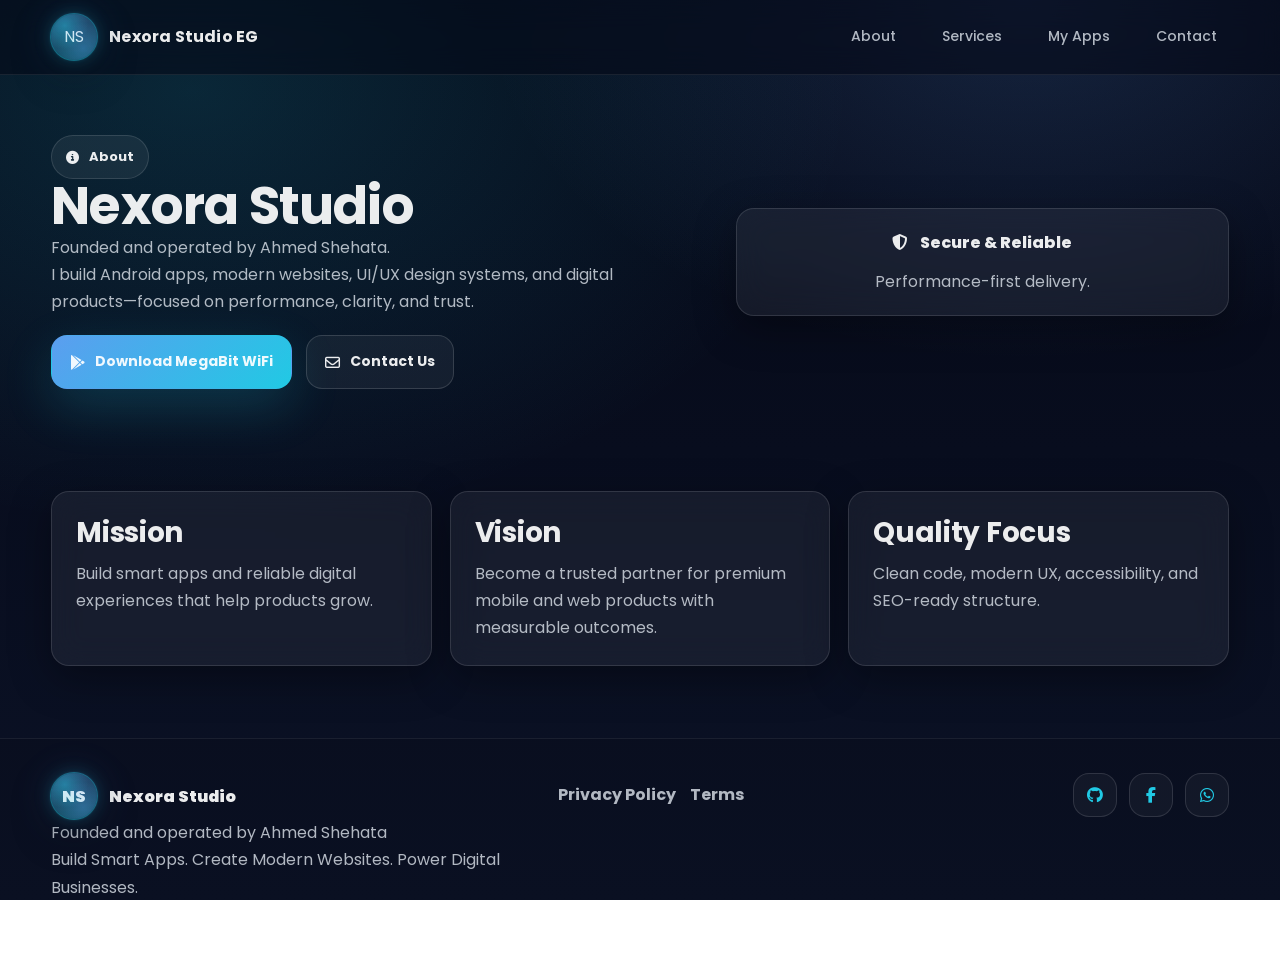
==== about.html @ d7431bac "Add files via upload" ====
<!DOCTYPE html>
<html lang="en">
<head>
  <meta charset="UTF-8" />
  <meta name="viewport" content="width=device-width, initial-scale=1.0" />

  <title>About | Nexora Studio</title>
  <meta name="description" content="About Nexora Studio EG: Android app development, web development, UI/UX design, and digital products." />
  <meta name="keywords" content="About, Nexora Studio EG, Android Development, Web Development, UI/UX" />

  <link rel="canonical" href="https://YOUR_DOMAIN/about.html" />
  <meta name="robots" content="index,follow" />

  <meta property="og:title" content="About | Nexora Studio EG" />
  <meta property="og:description" content="Learn more about Nexora Studio EG and what we build." />
  <meta property="og:type" content="website" />
  <meta property="og:url" content="https://YOUR_DOMAIN/about.html" />

  <meta name="twitter:card" content="summary" />
  <meta name="twitter:title" content="About | Nexora Studio EG" />
  <meta name="twitter:description" content="Learn more about our studio." />

  <script type="application/ld+json">
  {
"@context": "https://schema.org",
    "@type": "AboutPage",
    "name": "About Nexora Studio EG",
    "url": "https://YOUR_DOMAIN/about.html",
    "publisher": {
      "@type": "Person",
      "name": "Nexora Studio EG"
    }
  }
  </script>

  <link rel="preconnect" href="https://fonts.googleapis.com">
  <link rel="preconnect" href="https://fonts.gstatic.com" crossorigin>
  <link href="https://fonts.googleapis.com/css2?family=Poppins:wght@300;400;500;600;700&display=swap" rel="stylesheet">

<link rel="stylesheet" href="style.css" />

  <link rel="stylesheet" href="https://cdnjs.cloudflare.com/ajax/libs/font-awesome/6.5.0/css/all.min.css" />

  <!-- AdSense place-holder (do not add Publisher ID here yet) -->
  <!-- Put Google AdSense <script> in the same place across all pages later. -->
</head>
<body>
  <a class="skip-link" href="#main">Skip to content</a>

  <header class="topbar" role="banner">
    <div class="container topbar__inner">
      <a class="brand" href="index.html" aria-label="Nexora Studio EG">
        <span class="brand__mark" aria-hidden="true">NS</span>
        <span class="brand__name">Nexora Studio EG</span>
      </a>
      <nav class="nav" aria-label="Primary">
        <a href="about.html" aria-current="page">About</a>
        <a href="index.html#services">Services</a>
        <a href="apps.html">My Apps</a>
        <a href="index.html#contact">Contact</a>
      </nav>
      <button class="icon-btn mobile-only" data-mobile-menu-toggle aria-label="Open menu">
        <i class="fa-solid fa-bars"></i>
      </button>
    </div>

    <div class="mobile-menu" data-mobile-menu>
      <div class="mobile-menu__panel">
        <div class="mobile-menu__links" role="navigation" aria-label="Mobile">
          <a href="about.html" aria-current="page">About</a>
          <a href="index.html#services">Services</a>
          <a href="apps.html">My Apps</a>
          <a href="index.html#contact">Contact</a>
          <a href="privacy.html">Privacy Policy</a>
        </div>
      </div>
    </div>
  </header>

  <main id="main" class="page">
    <section class="hero hero--small">
      <div class="container">
        <div class="hero__grid">
            <div class="hero__content">
            <div class="badge reveal"><i class="fa-solid fa-circle-info"></i> About</div>
            <h1 class="h1 reveal">Nexora Studio</h1>
<p class="lead reveal">Founded and operated by Ahmed Shehata.</p>
<p class="lead reveal">I build Android apps, modern websites, UI/UX design systems, and digital products—focused on performance, clarity, and trust.</p>
            <div class="hero__cta reveal">

              <a class="btn btn--primary" href="https://play.google.com/store/apps/details?id=com.albahnabwi.megabitpro" target="_blank" rel="noopener">
                <i class="fa-brands fa-google-play"></i> Download MegaBit WiFi
              </a>
              <a class="btn btn--ghost" href="index.html#contact">
                <i class="fa-regular fa-envelope"></i> Contact Us
              </a>
            </div>
          </div>

          <div class="hero__visual reveal" aria-hidden="true">
            <div class="glass card-mock" style="padding:20px;">
              <div class="card-mock__top" style="display:flex;gap:12px;align-items:center;justify-content:center;">
                <i class="fa-solid fa-shield-halved"></i>
                <span style="font-weight:800;">Secure & Reliable</span>
              </div>
              <div class="card-mock__body" style="margin-top:12px;text-align:center;">
                <p class="muted">Performance-first delivery.</p>
              </div>
            </div>
          </div>
        </div>
      </div>
    </section>

    <section class="section">
      <div class="container">
        <div class="grid-3">
          <article class="glass p-24 reveal">
            <h2 class="h2" style="margin-bottom:10px;">Mission</h2>
<p class="muted">Build smart apps and reliable digital experiences that help products grow.</p>
          </article>

          <article class="glass p-24 reveal">
            <h2 class="h2" style="margin-bottom:10px;">Vision</h2>
<p class="muted">Become a trusted partner for premium mobile and web products with measurable outcomes.</p>
          </article>

          <article class="glass p-24 reveal">
            <h2 class="h2" style="margin-bottom:10px;">Quality Focus</h2>
<p class="muted">Clean code, modern UX, accessibility, and SEO-ready structure.</p>
          </article>
        </div>
      </div>
    </section>
  </main>

  <footer class="footer">
    <div class="container footer__inner">
      <div>
        <div class="footer__brand">
          <span class="brand__mark" aria-hidden="true">NS</span>
          <span>Nexora Studio</span>
        </div>
        <p class="muted">Founded and operated by Ahmed Shehata</p>
        <p class="muted">Build Smart Apps. Create Modern Websites. Power Digital Businesses.</p>
      </div>

      <div class="footer__links">
        <a href="privacy.html">Privacy Policy</a>
        <a href="terms.html" onclick="return false;">Terms</a>
      </div>

      <div class="footer__social">
        <a href="#" aria-label="GitHub" onclick="return false;"><i class="fa-brands fa-github"></i></a>
        <a href="#" aria-label="Facebook" onclick="return false;"><i class="fa-brands fa-facebook-f"></i></a>
        <a href="#" aria-label="WhatsApp" onclick="return false;"><i class="fa-brands fa-whatsapp"></i></a>
      </div>
    </div>

    <div class="container footer__bottom">
      <span>© <span id="year"></span> Nexora Studio. All Rights Reserved.</span>
    </div>
  </footer>

  <script>
    document.getElementById('year').textContent = new Date().getFullYear();
  </script>
<script src="script.js.bak" defer></script>
</body>
</html>
---- style.css ----
/* Nexora Studio EG — Premium Agency Style */

:root{
  --bg0:#050816;
  --bg1:#0b1226;
  --card:rgba(255,255,255,.06);
  --card2:rgba(255,255,255,.09);
  --stroke:rgba(255,255,255,.12);
  --text:rgba(255,255,255,.92);
  --muted:rgba(226,232,240,.78);
  --muted2:rgba(226,232,240,.62);
  --cyan:#22d3ee;
  --blue:#60a5fa;
  --accent:linear-gradient(135deg, var(--blue), var(--cyan));
  --accent2:linear-gradient(135deg, rgba(96,165,250,.95), rgba(34,211,238,.95));
  --shadow: 0 25px 70px rgba(0,0,0,.45);
  --shadow2: 0 12px 40px rgba(0,0,0,.35);
  --radius:18px;
  --radius2:24px;
}

*{box-sizing:border-box; margin:0; padding:0;}
html{scroll-behavior:smooth;}
body{
  font-family:"Poppins", system-ui, -apple-system, Segoe UI, Roboto, Arial, sans-serif;
  background: radial-gradient(1200px 800px at 15% 10%, rgba(34,211,238,.15), transparent 55%),
              radial-gradient(900px 600px at 80% 0%, rgba(96,165,250,.18), transparent 60%),
              linear-gradient(180deg, var(--bg0), var(--bg1));
  color:var(--text);
  line-height:1.7;
}

/* Prevent horizontal swipe/scroll artifacts on mobile */
html, body {
  width: 100%;
  height: 100%;
  max-width: 100%;
  overflow-x: hidden;
  overscroll-behavior-x: none;
}

/* Avoid accidental overflow caused by absolute/fixed/animated elements */
img, video, canvas, svg { max-width: 100%; height: auto; }

/* Hard stop for any element that tries to exceed the viewport */
* { max-width: 100%; }

/* Extra guard against horizontal overflow on mobile (especially with fixed/animated elements) */
html { overflow-x: hidden; }
body { overflow-x: hidden; }

/* Prevent layout shifts from transforms from creating an overflow viewport */
body { position: relative; }

/* Ensure main container/content doesn't force wider layout */
#main { width: 100%; max-width: 100%; }






a{color:inherit; text-decoration:none;}
img{max-width:100%; display:block;}

.container{width:92%; max-width:1200px; margin:0 auto;}

.skip-link{
  position:absolute; left:-9999px; top:auto; width:1px; height:1px; overflow:hidden;
}
.skip-link:focus{
  left:16px; top:16px; width:auto; height:auto; padding:10px 12px;
  background:rgba(0,0,0,.7); border:1px solid var(--stroke); border-radius:12px;
  z-index:9999;
}

/* Topbar */
.topbar{
  position:sticky; top:0; z-index:50;
  backdrop-filter: blur(14px);
  -webkit-backdrop-filter: blur(14px);
  background: rgba(5,8,22,.55);
  border-bottom: 1px solid rgba(255,255,255,.08);
}
.topbar__inner{
  display:flex; align-items:center; justify-content:space-between;
  padding:14px 0;
}
.brand{display:flex; align-items:center; gap:12px;}
.brand__mark{
  /* Outer circle mark (CSS-only logo) */
  width:clamp(40px, 4.2vw, 46px);
  height:clamp(40px, 4.2vw, 46px);
  border-radius:999px;

  position:relative;
  display:grid;
  place-items:center;

  /* Base glow layers */
  background:
    radial-gradient(circle at 30% 25%, rgba(34,211,238,.40), rgba(34,211,238,0) 50%),
    radial-gradient(circle at 70% 75%, rgba(96,165,250,.30), rgba(96,165,250,0) 55%),
    linear-gradient(135deg, rgba(96,165,250,.25), rgba(34,211,238,.22));

  box-shadow:
    0 0 0 1px rgba(34,211,238,.35),
    0 0 18px rgba(34,211,238,.22),
    0 0 42px rgba(96,165,250,.14),
    0 14px 40px rgba(0,0,0,.35);
}

.brand__mark::before{
  content:"";
  position:absolute;
  inset:-1px;
  border-radius:999px;
  background:
    conic-gradient(from 210deg,
      rgba(34,211,238,.85),
      rgba(96,165,250,.85),
      rgba(34,211,238,.85)
    );
  opacity:.20;
  filter: blur(1px);
  pointer-events:none;
}

.brand__mark::after{
  /* Subtle digital scanline */
  content:"";
  position:absolute;
  inset:0;
  border-radius:999px;
  background:
    repeating-linear-gradient(
      180deg,
      rgba(255,255,255,.00) 0px,
      rgba(255,255,255,.03) 2px,
      rgba(255,255,255,.00) 5px
    );
  mix-blend-mode: screen;
  opacity:.25;
  pointer-events:none;
}

.brand__logo{
  position:relative;
  width:78%;
  height:78%;
  display:grid;
  place-items:center;
}

.brand__logoText{
  position:relative;
  font-weight:900;
  letter-spacing:-.12em;
  font-size:clamp(14px, 2.0vw, 16px);
  line-height:1;
  color: rgba(235,255,255,.95);

  /* Neon cyan/blue text glow */
  text-shadow:
    0 0 6px rgba(34,211,238,.55),
    0 0 18px rgba(96,165,250,.35);
}

/* Fake grid overlay to resemble futuristic logo */
.brand__logoGrid{
  position:absolute;
  inset:-8%;
  border-radius:999px;
  background:
    radial-gradient(circle at 50% 50%, rgba(34,211,238,.22), rgba(34,211,238,0) 62%),
    repeating-linear-gradient(90deg, rgba(34,211,238,.18) 0 1px, transparent 1px 10px),
    repeating-linear-gradient(0deg, rgba(96,165,250,.14) 0 1px, transparent 1px 10px);
  opacity:.45;
  filter: blur(.15px);
  pointer-events:none;
}

.brand__name{font-weight:700; letter-spacing:.2px;}


.nav{display:flex; gap:22px; align-items:center;}
.nav a{
  color:var(--muted);
  font-weight:500;
  font-size:14px;
  padding:10px 12px;
  border-radius:12px;
  transition:.2s;
}
.nav a:hover{color:var(--text); background:rgba(255,255,255,.06);}

.icon-btn{
  width:44px; height:44px; border-radius:14px;
  border:1px solid var(--stroke);
  background:rgba(255,255,255,.05);
  color:var(--text);
  display:grid; place-items:center;
  cursor:pointer;
}

.mobile-only{display:none;}

.mobile-menu{display:none;}
.mobile-menu.open{display:block;}
.mobile-menu__panel{
  margin:0 auto;
  width:92%; max-width:520px;
  padding:14px 0 20px;
}
.mobile-menu__links{
  border:1px solid var(--stroke);
  background:rgba(5,8,22,.6);
  border-radius:18px;
  padding:10px;
}
.mobile-menu__links a{
  display:block;
  padding:12px 14px;
  color:var(--muted);
  font-weight:600;
  border-radius:14px;
}
.mobile-menu__links a:hover{background:rgba(255,255,255,.06); color:var(--text);}

/* Buttons */
.btn{
  display:inline-flex; align-items:center; gap:10px;
  padding:14px 18px;
  border-radius:16px;
  border:1px solid transparent;
  font-weight:700;
  font-size:14px;
  cursor:pointer;
  transition: .25s;
  user-select:none;
  -webkit-user-select:none;
}
.btn i{font-size:15px;}

.btn--primary{
  background: var(--accent2);
  box-shadow: 0 18px 50px rgba(34,211,238,.18);
}
.btn--primary:hover{transform: translateY(-2px); filter:saturate(1.1);}

.btn--ghost{
  background: rgba(255,255,255,.05);
  border-color: rgba(255,255,255,.14);
  color: var(--text);
}
.btn--ghost:hover{transform: translateY(-2px); background: rgba(255,255,255,.08);}

.mt-16{margin-top:16px;}
.mt-24{margin-top:24px;}

/* Typography */
.h1{font-size:52px; line-height:1.05; letter-spacing:-.8px;}
.h2{font-size:28px; letter-spacing:-.3px; line-height:1.2;}
.h3{font-size:18px;}
.lead{font-size:16px; color:var(--muted); max-width:58ch;}
.muted{color:var(--muted);}
.small{font-size:13px; color:var(--muted2);}

.badge{
  display:inline-flex; align-items:center; gap:10px;
  padding:10px 14px;
  border-radius:999px;
  background: rgba(255,255,255,.06);
  border: 1px solid rgba(255,255,255,.12);
  color: rgba(255,255,255,.92);
  font-weight:700;
  font-size:13px;
  width:fit-content;
}

/* Glass */
.glass{
  background: rgba(255,255,255,.06);
  border: 1px solid rgba(255,255,255,.12);
  border-radius: var(--radius);
  box-shadow: var(--shadow2);
  backdrop-filter: blur(16px);
  -webkit-backdrop-filter: blur(16px);
}

.p-24{padding:24px;}

/* Reveal */
.reveal{
  opacity:0;
  transform: translateY(16px);
  transition: .7s cubic-bezier(.2,.9,.2,1);
}
.reveal.in-view{opacity:1; transform:translateY(0);}

/* Hero */
.hero{
  position:relative;
  padding: 60px 0 30px;
}
.hero__inner{position:relative; z-index:1;}
.hero__grid{display:grid; grid-template-columns: 1.2fr .9fr; gap:28px; align-items:center;}

.bg-shapes{position:absolute; inset:0; z-index:0; pointer-events:none; overflow:hidden; contain:layout paint;}
.shape{

  position:absolute;
  width:240px; height:240px;
  border-radius: 999px;
  background: radial-gradient(circle at 30% 30%, rgba(34,211,238,.35), transparent 60%);
  filter: blur(2px);
  opacity:.55;
  animation: floaty 10s ease-in-out infinite;
}
.s1{left:-70px; top:-40px;}
.s2{right:-90px; top:30px; width:300px; height:300px; background: radial-gradient(circle at 30% 30%, rgba(96,165,250,.35), transparent 60%);} 
.s3{left:20%; bottom:-120px; width:260px; height:260px; background: radial-gradient(circle at 30% 30%, rgba(34,211,238,.25), transparent 60%);} 
.s4{right:20%; bottom:-160px; width:200px; height:200px; background: radial-gradient(circle at 30% 30%, rgba(96,165,250,.25), transparent 60%);} 

@keyframes floaty{
  0%,100%{transform: translateY(0) translateX(0) scale(1);}
  50%{transform: translateY(-18px) translateX(10px) scale(1.03);}
}

.hero__cta{display:flex; gap:14px; flex-wrap:wrap; margin-top:20px;}
.hero__chips{display:flex; gap:10px; flex-wrap:wrap; margin-top:18px;}
.chip{
  padding:10px 12px;
  border-radius:999px;
  border:1px solid rgba(255,255,255,.12);
  background: rgba(255,255,255,.05);
  color: var(--muted);
  font-weight:600;
  font-size:13px;
}
.chip i{color: rgba(34,211,238,.9);}

/* Phone mock */
.phone-mock{padding:16px;}
.phone-mock__top{display:flex; align-items:center; justify-content:space-between; gap:10px; padding:6px 6px 12px;}
.dots{display:flex; gap:6px;}
.dots span{width:8px; height:8px; border-radius:50%; background:rgba(255,255,255,.22);}
.pill{padding:8px 12px; border-radius:999px; border:1px solid rgba(255,255,255,.12); background: rgba(255,255,255,.05); font-weight:700; font-size:13px; color: rgba(255,255,255,.9);}
.pill--cyan{border-color: rgba(34,211,238,.35); background: rgba(34,211,238,.10);}

.phone-mock__screen{display:grid; gap:10px; padding:8px; border-radius:16px; background: rgba(0,0,0,.18); border:1px solid rgba(255,255,255,.08);} 
.mini-card{display:flex; gap:12px; align-items:center; padding:12px; border-radius:16px; background: rgba(255,255,255,.06); border:1px solid rgba(255,255,255,.10);}
.mini-card i{font-size:18px; color: rgba(34,211,238,.95);} 
.mini-card b{display:block; font-size:14px;}
.mini-card span{display:block; font-size:12px; color:var(--muted2); margin-top:2px;}

.floating{position:relative; margin-top:18px;}
.float-item{
  position:absolute; width:46px; height:46px; border-radius:16px;
  display:grid; place-items:center;
  background: rgba(255,255,255,.06);
  border:1px solid rgba(255,255,255,.12);
  backdrop-filter: blur(12px);
  box-shadow: 0 16px 50px rgba(0,0,0,.35);
  animation: pop 6s ease-in-out infinite;
}
.f1{left:-6px; top:-10px; animation-delay:0s;}
.f2{right:-10px; top:20px; animation-delay:1s;}
.f3{left:20px; bottom:-6px; animation-delay:2s;}
@keyframes pop{0%,100%{transform: translateY(0);}50%{transform: translateY(-10px);}}
.float-item i{color: rgba(96,165,250,.95);}

/* Sections */
.section{padding:72px 0;}
.section--alt{background: rgba(255,255,255,.02); border-top:1px solid rgba(255,255,255,.06); border-bottom:1px solid rgba(255,255,255,.06);} 

.section-head{display:flex; flex-direction:column; gap:10px; margin-bottom:24px;}

.grid-2{display:grid; grid-template-columns: 1fr 1fr; gap:22px;}
.grid-3{display:grid; grid-template-columns: repeat(3, 1fr); gap:18px;}

.icon-circle{
  width:48px; height:48px; border-radius:18px;
  display:grid; place-items:center;
  background: rgba(255,255,255,.06);
  border:1px solid rgba(255,255,255,.12);
  color: rgba(34,211,238,.95);
  margin-bottom:14px;
}

.tags{display:flex; gap:10px; flex-wrap:wrap; margin-top:12px;}
.tag{display:inline-flex; gap:8px; align-items:center; padding:10px 12px; border-radius:999px; background: rgba(255,255,255,.05); border:1px solid rgba(255,255,255,.12); color:var(--muted); font-weight:700; font-size:13px;}

.divider{height:1px; background: rgba(255,255,255,.10); margin:16px 0;}

.cta-row{display:flex; align-items:center; justify-content:space-between; gap:14px; flex-wrap:wrap;}

.stats{display:grid; grid-template-columns: repeat(4, 1fr); gap:14px;}
.stat{padding:14px 12px; border-radius:16px; background: rgba(255,255,255,.04); border:1px solid rgba(255,255,255,.10);} 
.stat__num{font-weight:900; font-size:22px; color: rgba(255,255,255,.95);}
.stat__label{color:var(--muted2); font-weight:600; font-size:13px; margin-top:6px;}

/* Product */
.product__title{display:flex; gap:14px; align-items:center;}
.product__logo{width:52px; height:52px; border-radius:20px; background: rgba(34,211,238,.12); border:1px solid rgba(34,211,238,.35); display:grid; place-items:center; color: rgba(34,211,238,.95);} 

.features{margin-top:18px; display:grid; gap:10px;}
.feature{padding:12px; border-radius:16px; background: rgba(255,255,255,.04); border:1px solid rgba(255,255,255,.10); display:flex; gap:12px; align-items:center; color:var(--muted); font-weight:700;}
.feature i{color: rgba(96,165,250,.95);} 

.mock-large{padding:18px;}
.mock-large__header{display:flex; align-items:center; justify-content:space-between; gap:14px; padding:4px 4px 14px;}
.mock-large__chart{height:170px; display:flex; gap:10px; align-items:flex-end; padding:8px; border-radius:18px; background: rgba(0,0,0,.16); border:1px solid rgba(255,255,255,.08);} 
.bar{flex:1; border-radius:14px; background: rgba(255,255,255,.06); border:1px solid rgba(255,255,255,.08); position:relative; overflow:hidden;}
.bar::after{content:""; position:absolute; inset:auto 0 0 0; height:70%; background: linear-gradient(180deg, rgba(34,211,238,.85), rgba(96,165,250,.55));}
.b1{height:45%;}.b2{height:70%;}.b3{height:55%;}.b4{height:85%;}.b5{height:62%;}

.mock-large__cards{margin-top:14px; display:grid; grid-template-columns: repeat(3, 1fr); gap:10px;}
.mini-stat{padding:12px; border-radius:16px; background: rgba(255,255,255,.04); border:1px solid rgba(255,255,255,.10);} 
.mini-stat b{display:block; font-size:13px; color: rgba(255,255,255,.95);} 
.mini-stat span{display:block; margin-top:6px; color:var(--muted2); font-weight:700; font-size:13px;}

/* App Screenshots */
.app-screens{display:grid; grid-template-columns: repeat(2, 1fr); gap:16px;}
.app-screen{margin:0; padding:0; overflow:hidden; border-radius:var(--radius2); border:1px solid rgba(255,255,255,.10); background: rgba(255,255,255,.03); box-shadow: var(--shadow2);}
.app-screen__media{aspect-ratio: 9 / 16; background: rgba(0,0,0,.18);}
.app-screen__media img{width:100%; height:100%; object-fit:cover;}
.app-screen__caption{padding:14px 14px 16px; display:flex; flex-direction:column; gap:6px;}
.app-screen__caption b{color: rgba(255,255,255,.95);}
.app-screen__caption span{color: var(--muted2); font-weight:700; font-size:13px;}

/* Portfolio */
.portfolio-card{overflow:hidden; transition:.3s;}
.portfolio-card:hover{transform: translateY(-6px); border-color: rgba(34,211,238,.28);} 
.portfolio-card__media{
  height:150px;
  border-radius:16px;
  border:1px solid rgba(255,255,255,.10);
  background:
    radial-gradient(220px 120px at 20% 30%, rgba(34,211,238,.25), transparent 60%),
    radial-gradient(200px 140px at 80% 10%, rgba(96,165,250,.22), transparent 60%),
    rgba(255,255,255,.04);
  position:relative;
}
.media-pill{position:absolute; left:14px; top:14px; padding:10px 12px; border-radius:999px; background: rgba(0,0,0,.18); border:1px solid rgba(255,255,255,.12); font-weight:800; color: rgba(255,255,255,.92); font-size:13px;}
.portfolio-card__body{padding:16px 6px 6px;}
.portfolio-card__actions{margin-top:12px;}
.link-btn{display:inline-flex; gap:10px; align-items:center; font-weight:800; color: rgba(34,211,238,.95);} 
.link-btn i{transition:.2s;}
.portfolio-card:hover .link-btn i{transform: translateX(3px);} 

/* Article card (list view) */
.article-card{overflow:hidden; border-radius:18px; display:flex; flex-direction:column; transition:.28s;}
.article-card:hover{transform:translateY(-6px);}
.article-card__media{width:100%; height:180px; object-fit:cover; display:block; border-top-left-radius:18px; border-top-right-radius:18px;}
.article-card__body{padding:18px; display:flex; flex-direction:column; gap:10px;}
.article-card__title{font-size:20px; line-height:1.15; color:var(--text);}
.article-card__excerpt{color:var(--muted); max-height:4.8em; overflow:hidden;}
.article-card__footer{margin-top:auto;}


/* Tech */
.tech-rail{display:flex; flex-wrap:wrap; gap:12px; align-items:center; justify-content:space-between;}
.tech{display:inline-flex; gap:10px; align-items:center; padding:12px 14px; border-radius:999px; border:1px solid rgba(255,255,255,.12); background: rgba(255,255,255,.05); color:var(--muted); font-weight:800; font-size:13px;}
.tech i{color: rgba(96,165,250,.95);} 

/* FAQ */
.faq{max-width:820px; margin:0 auto;}
.accordion{border-radius:16px; border:1px solid rgba(255,255,255,.10); background: rgba(255,255,255,.04); padding:0; overflow:hidden;}
.accordion + .accordion{margin-top:12px;}
.accordion__btn{
  width:100%;
  display:flex; align-items:center; justify-content:space-between;
  padding:16px;
  background: transparent;
  border:0;
  cursor:pointer;
  color: rgba(255,255,255,.92);
  font-weight:800;
}
.accordion__btn i{color: rgba(34,211,238,.95);}
.accordion__content{
  max-height:0;
  overflow:hidden;
  transition: .35s ease;
}
.accordion.open{border-color: rgba(34,211,238,.25);}
.accordion.open .accordion__content{
  max-height: 180px;
  padding:0 16px 16px;
}

/* Contact */
.contact-list{display:grid; gap:14px; margin-top:14px;}
.contact-item{display:flex; gap:12px; align-items:flex-start; color:var(--muted); font-weight:700;}
.contact-item i{color: rgba(34,211,238,.95); margin-top:2px;}
.contact-item a{color: rgba(255,255,255,.92); text-decoration:underline; text-decoration-color: rgba(34,211,238,.35);}

.form{display:grid; gap:12px;}
label span{display:block; font-weight:800; font-size:13px; color: rgba(255,255,255,.9); margin:8px 0;}
input, textarea{
  width:100%;
  padding:14px 14px;
  border-radius:16px;
  border:1px solid rgba(255,255,255,.12);
  background: rgba(0,0,0,.16);
  color: var(--text);
  outline:none;
}
input:focus, textarea:focus{border-color: rgba(34,211,238,.35); box-shadow: 0 0 0 4px rgba(34,211,238,.12);} 

.map-placeholder{
  margin-top:18px;
  border-radius:18px;
  border:1px dashed rgba(255,255,255,.18);
  background: rgba(255,255,255,.03);
  padding:18px;
}
.map-placeholder__inner{display:flex; align-items:center; gap:14px; justify-content:center;}
.map-placeholder i{font-size:22px; color: rgba(96,165,250,.95);} 

/* Footer */
.footer{padding:34px 0 22px; border-top:1px solid rgba(255,255,255,.07); background: rgba(0,0,0,.10);} 
.footer__inner{display:grid; grid-template-columns: 1.2fr .8fr .8fr; gap:18px; align-items:start;}
.footer__brand{display:flex; gap:12px; align-items:center; font-weight:900;}
.footer__links{display:flex; gap:14px; flex-wrap:wrap; justify-content:flex-start; margin-top:8px;}
.footer__links a{color:var(--muted); font-weight:700;}
.footer__links a:hover{color:var(--text); text-decoration:underline; text-decoration-color: rgba(34,211,238,.4);} 
.footer__social{display:flex; gap:12px; justify-content:flex-end;}
.footer__social a{width:44px; height:44px; border-radius:16px; display:grid; place-items:center; border:1px solid rgba(255,255,255,.12); background: rgba(255,255,255,.04);} 
.footer__social a i{color: rgba(34,211,238,.95);} 
.footer__bottom{margin-top:16px; color:var(--muted2); font-weight:600; font-size:13px; display:flex; justify-content:center;}

/* Error */
.error-wrap{max-width:720px; margin:0 auto; text-align:center;}
.error-icon{width:66px; height:66px; border-radius:26px; margin:0 auto 10px; display:grid; place-items:center; background: rgba(34,211,238,.10); border:1px solid rgba(34,211,238,.35); color: rgba(34,211,238,.95);} 

/* Responsive */
@media (max-width: 980px){
  .hero__grid{grid-template-columns: 1fr;}
  .grid-3{grid-template-columns: 1fr;}
  .grid-2{grid-template-columns: 1fr;}
  .stats{grid-template-columns: repeat(2, 1fr);}
  .footer__inner{grid-template-columns: 1fr;}
  .footer__social{justify-content:flex-start;}
  .nav{display:none;}
  .mobile-only{display:grid;}
}

@media (max-width: 520px){
  .h1{font-size:38px;}
  .h2{font-size:24px;}
  .stats{grid-template-columns: 1fr;}

  /* Prevent absolute decorative elements from creating horizontal overflow */
  .s1{left:-10px;}
  .s2{right:-10px;}
  .s3{left:0; bottom:-90px;}
  .s4{right:0; bottom:-110px;}

  .float-item{display:none;}
}
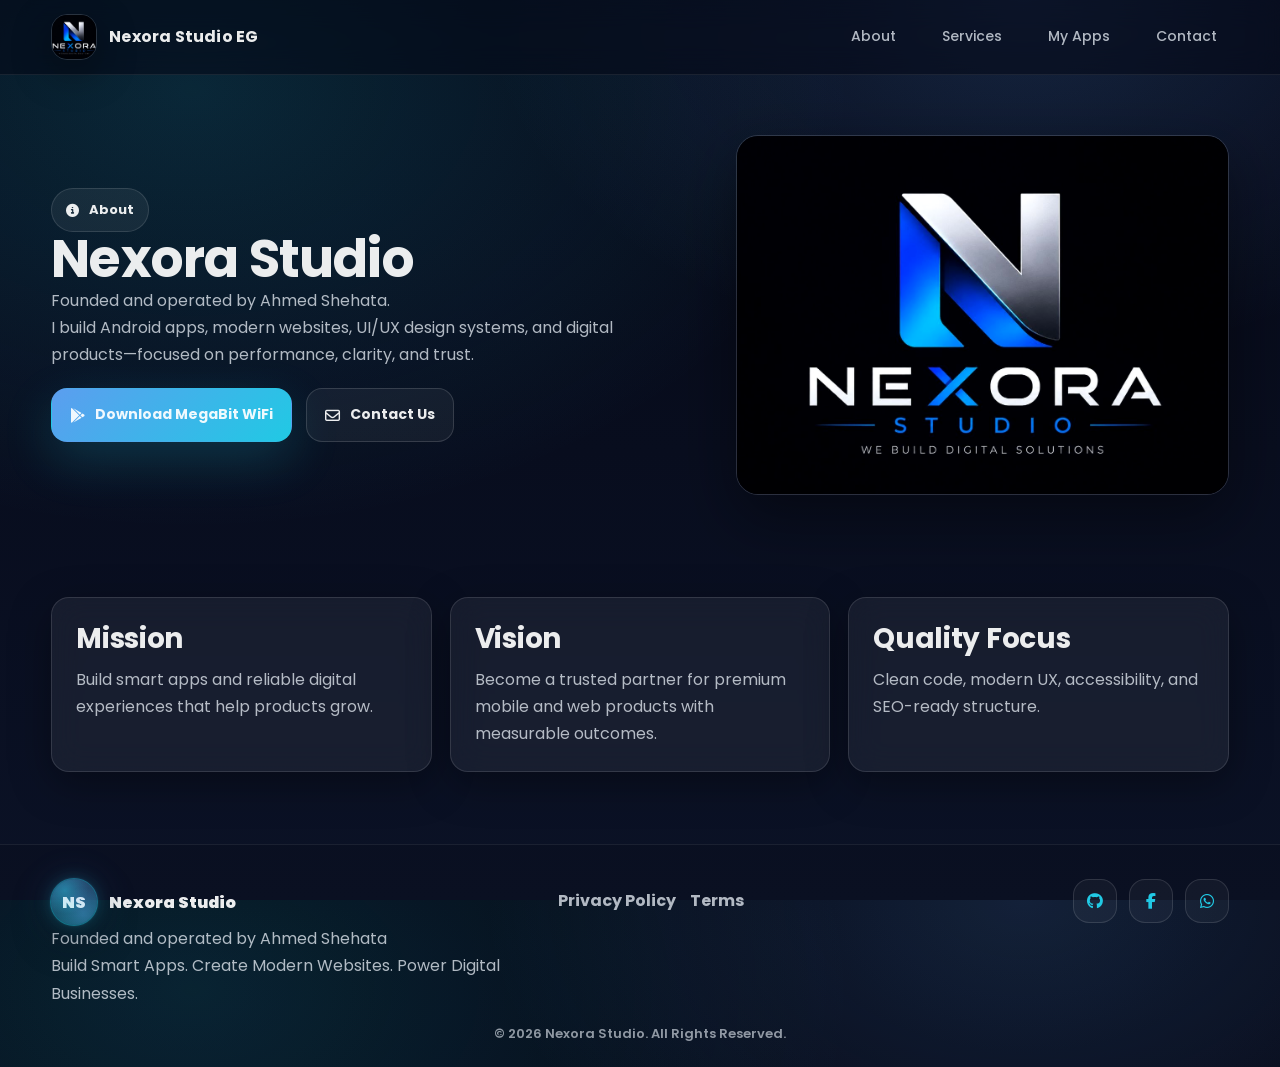
==== commit 519c18ad: "Add files via upload" ====
--- a/about.html
+++ b/about.html
@@ -14,6 +14,11 @@
   <meta property="og:title" content="About | Nexora Studio EG" />
   <meta property="og:description" content="Learn more about Nexora Studio EG and what we build." />
   <meta property="og:type" content="website" />
+  <meta property="og:image" content="5938535917817630295_121.jpg" />
+  <meta property="og:image:alt" content="Nexora Studio EG" />
+  <meta name="twitter:image" content="5938535917817630295_121.jpg" />
+  <link rel="icon" href="5938535917817630295_121.jpg" type="image/jpeg" />
+
   <meta property="og:url" content="https://YOUR_DOMAIN/about.html" />
 
   <meta name="twitter:card" content="summary" />
@@ -50,7 +55,7 @@
   <header class="topbar" role="banner">
     <div class="container topbar__inner">
       <a class="brand" href="index.html" aria-label="Nexora Studio EG">
-        <span class="brand__mark" aria-hidden="true">NS</span>
+        <img class="brand__face" src="5938535917817630295_121.jpg" alt="Nexora Studio EG" loading="eager" />
         <span class="brand__name">Nexora Studio EG</span>
       </a>
       <nav class="nav" aria-label="Primary">
@@ -98,15 +103,7 @@
           </div>
 
           <div class="hero__visual reveal" aria-hidden="true">
-            <div class="glass card-mock" style="padding:20px;">
-              <div class="card-mock__top" style="display:flex;gap:12px;align-items:center;justify-content:center;">
-                <i class="fa-solid fa-shield-halved"></i>
-                <span style="font-weight:800;">Secure & Reliable</span>
-              </div>
-              <div class="card-mock__body" style="margin-top:12px;text-align:center;">
-                <p class="muted">Performance-first delivery.</p>
-              </div>
-            </div>
+            <img class="hero-face" src="5938535917817630295_121.jpg" alt="Nexora Studio EG" loading="lazy" />
           </div>
         </div>
       </div>
@@ -165,7 +162,9 @@
   <script>
     document.getElementById('year').textContent = new Date().getFullYear();
   </script>
-<script src="script.js.bak" defer></script>
+<script src="script.js" defer></script>
 </body>
 </html>
 
+
+
--- a/style.css
+++ b/style.css
@@ -42,18 +42,35 @@
 /* Avoid accidental overflow caused by absolute/fixed/animated elements */
 img, video, canvas, svg { max-width: 100%; height: auto; }
 
-/* Hard stop for any element that tries to exceed the viewport */
-* { max-width: 100%; }
-
 /* Extra guard against horizontal overflow on mobile (especially with fixed/animated elements) */
-html { overflow-x: hidden; }
-body { overflow-x: hidden; }
+html { overflow-x: clip; }
+body { overflow-x: clip; }
+
+/* Avoid breaking layout by forcing every element to be max-width:100% (can cause unexpected overflow in some browsers) */
+img, video, canvas, svg { max-width: 100%; height: auto; }
+
 
 /* Prevent layout shifts from transforms from creating an overflow viewport */
 body { position: relative; }
 
 /* Ensure main container/content doesn't force wider layout */
 #main { width: 100%; max-width: 100%; }
+.container { width: 92%; max-width: 1200px; }
+
+/* Safe-area padding for fixed elements on iPhone/iOS */
+@supports (padding: max(0px)) {
+  body {
+    padding-left: env(safe-area-inset-left);
+    padding-right: env(safe-area-inset-right);
+  }
+}
+
+/* Prevent fixed language toggles or other fixed elements from triggering overflow */
+*[style*="position:fixed"] {
+  max-width: calc(100vw - env(safe-area-inset-left) - env(safe-area-inset-right));
+}
+
+
 
 
 
@@ -87,6 +104,12 @@
   padding:14px 0;
 }
 .brand{display:flex; align-items:center; gap:12px;}
+
+/* keep header logo/face from wrapping weirdly */
+.brand__face{flex:0 0 auto;}
+
+/* optional: if image fails, keep spacing */
+.brand__name{white-space:nowrap;}
 .brand__mark{
   /* Outer circle mark (CSS-only logo) */
   width:clamp(40px, 4.2vw, 46px);
@@ -306,6 +329,36 @@
 .hero__inner{position:relative; z-index:1;}
 .hero__grid{display:grid; grid-template-columns: 1.2fr .9fr; gap:28px; align-items:center;}
 
+/* Face / Hero image */
+.hero-face{
+  width:100%;
+  height: 360px;
+  border-radius: 22px;
+  object-fit: cover;
+  border: 1px solid rgba(255,255,255,.14);
+  box-shadow: 0 22px 60px rgba(0,0,0,.40);
+  filter: saturate(1.08) contrast(1.03);
+}
+
+/* Face / Header logo image */
+.brand__face{
+  width:46px;
+  height:46px;
+  border-radius:16px;
+  object-fit:cover;
+  border:1px solid rgba(255,255,255,.14);
+  box-shadow: 0 12px 38px rgba(0,0,0,.35);
+}
+
+@media (max-width: 980px){
+  .hero-face{height: 300px;}
+}
+
+@media (max-width: 520px){
+  .hero-face{height: 220px;}
+}
+
+
 .bg-shapes{position:absolute; inset:0; z-index:0; pointer-events:none; overflow:hidden; contain:layout paint;}
 .shape{
 
@@ -552,6 +605,26 @@
   .h2{font-size:24px;}
   .stats{grid-template-columns: 1fr;}
 
+  /* Force Contact section/form to stay within viewport on small screens */
+  #contact,
+  #contact .container,
+  #contact .grid-2,
+  #contact .glass,
+  #contact form,
+  #contact label,
+  #contact input,
+  #contact textarea {
+    width: 100%;
+    max-width: 100%;
+  }
+
+  #contact .grid-2{grid-template-columns: 1fr;}
+  #contact textarea{resize: none;}
+
+  /* Avoid horizontal overflow from any long content */
+  #contact input,
+  #contact textarea{overflow-x: hidden;}
+
   /* Prevent absolute decorative elements from creating horizontal overflow */
   .s1{left:-10px;}
   .s2{right:-10px;}
@@ -561,3 +634,4 @@
   .float-item{display:none;}
 }
 
+
